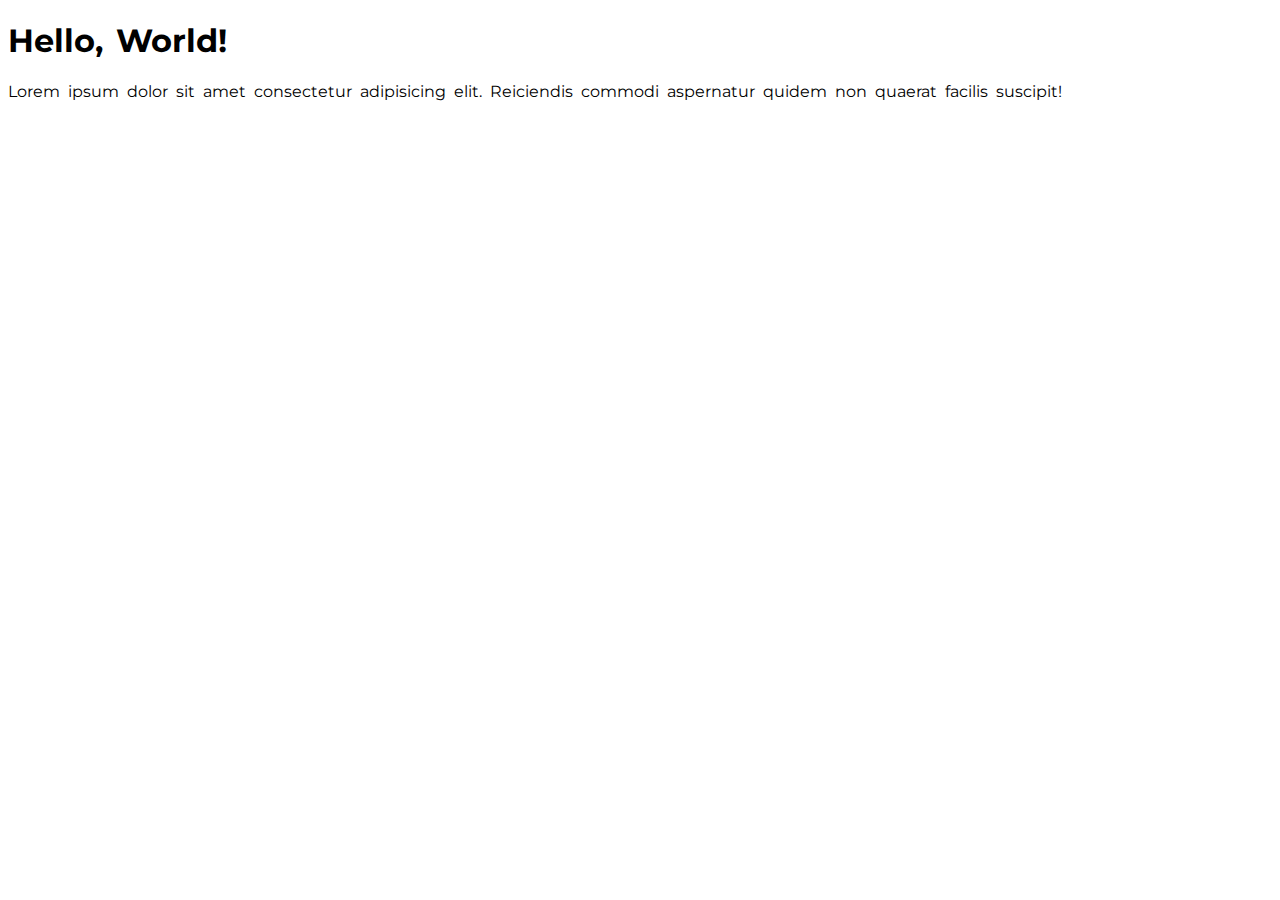
==== src/index.html @ af30e638 "feat: add css elements: _body, _header, _paragraph" ====
<!DOCTYPE html>
<html lang="en">

<head>
  <meta charset="UTF-8" />
  <meta http-equiv="X-UA-Compatible" content="IE=edge" />
  <meta name="viewport" content="width=device-width, initial-scale=1.0" />
  <link href="https://fonts.googleapis.com/css2?family=Montserrat:ital,wght@0,300;0,500;1,300;1,500&display=swap"
    rel="stylesheet">
  <link rel="stylesheet" href="styles/index.css" />
  <title>Web App</title>
</head>

<body>
  <h1>Hello, World!</h1>
  <p>Lorem ipsum dolor sit amet consectetur adipisicing elit. Reiciendis commodi aspernatur quidem non quaerat facilis
    suscipit!</p>
</body>

</html>
---- src/styles/index.css ----
@import 'settings/_variables.css';
@import 'generic/_box-sizing.css';
@import 'generic/_resets.css';
@import 'elements/_body.css';
@import 'elements/_header.css';
@import 'elements/_paragraph.css';
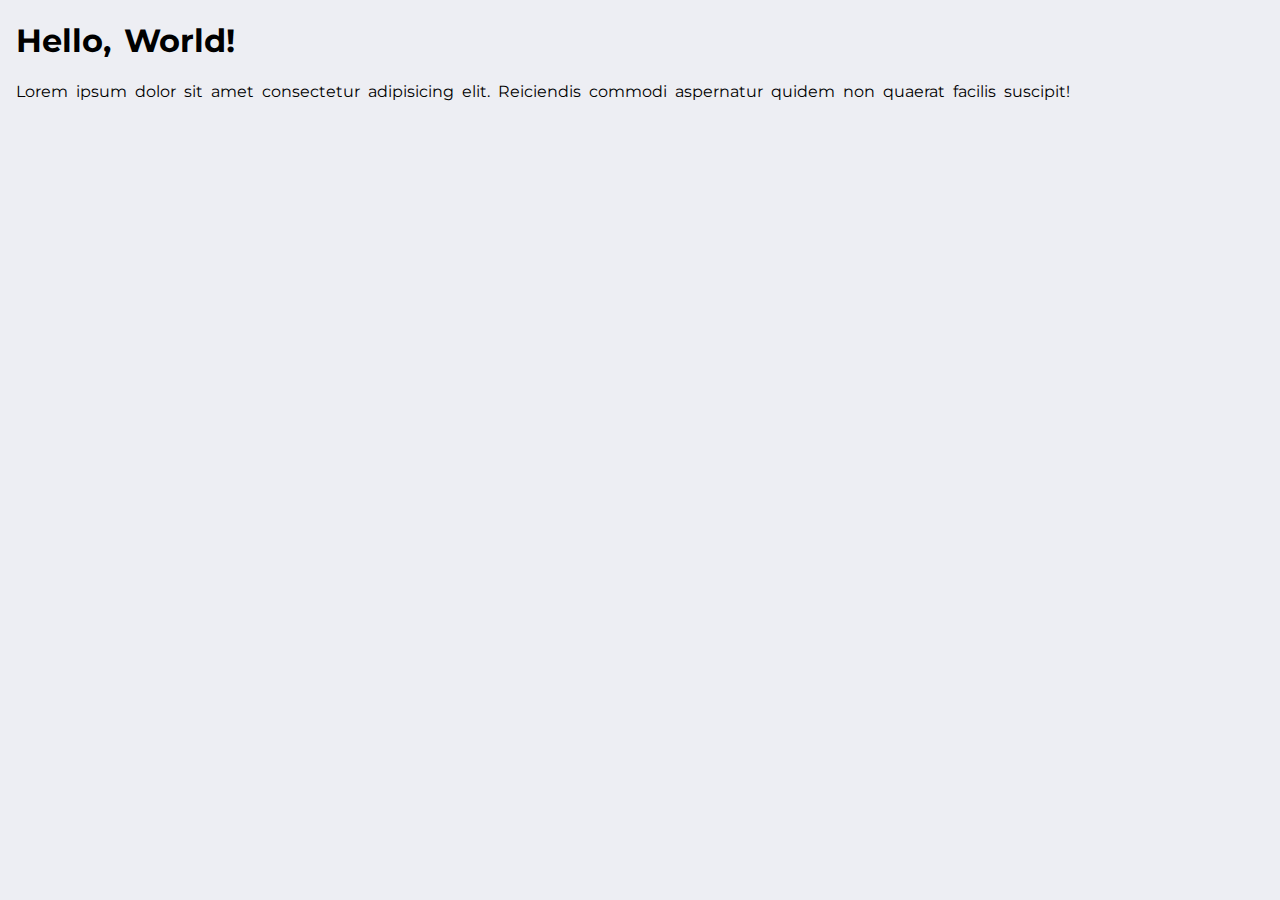
==== commit 59cb8ea9: "feat: add new buttons" ====
--- a/src/index.html
+++ b/src/index.html
@@ -5,7 +5,7 @@
   <meta charset="UTF-8" />
   <meta http-equiv="X-UA-Compatible" content="IE=edge" />
   <meta name="viewport" content="width=device-width, initial-scale=1.0" />
-  <link href="https://fonts.googleapis.com/css2?family=Montserrat:ital,wght@0,300;0,500;1,300;1,500&display=swap"
+  <link href="https://fonts.googleapis.com/css2?family=Montserrat:ital,wght@0,400;0,700;1,400;1,700&display=swap"
     rel="stylesheet">
   <link rel="stylesheet" href="styles/index.css" />
   <title>Web App</title>
--- a/src/styles/index.css
+++ b/src/styles/index.css
@@ -2,5 +2,7 @@
 @import 'generic/_box-sizing.css';
 @import 'generic/_resets.css';
 @import 'elements/_body.css';
-@import 'elements/_header.css';
+@import 'elements/_button.css';
+@import 'elements/_heading.css';
 @import 'elements/_paragraph.css';
+@import 'components/_button.css';
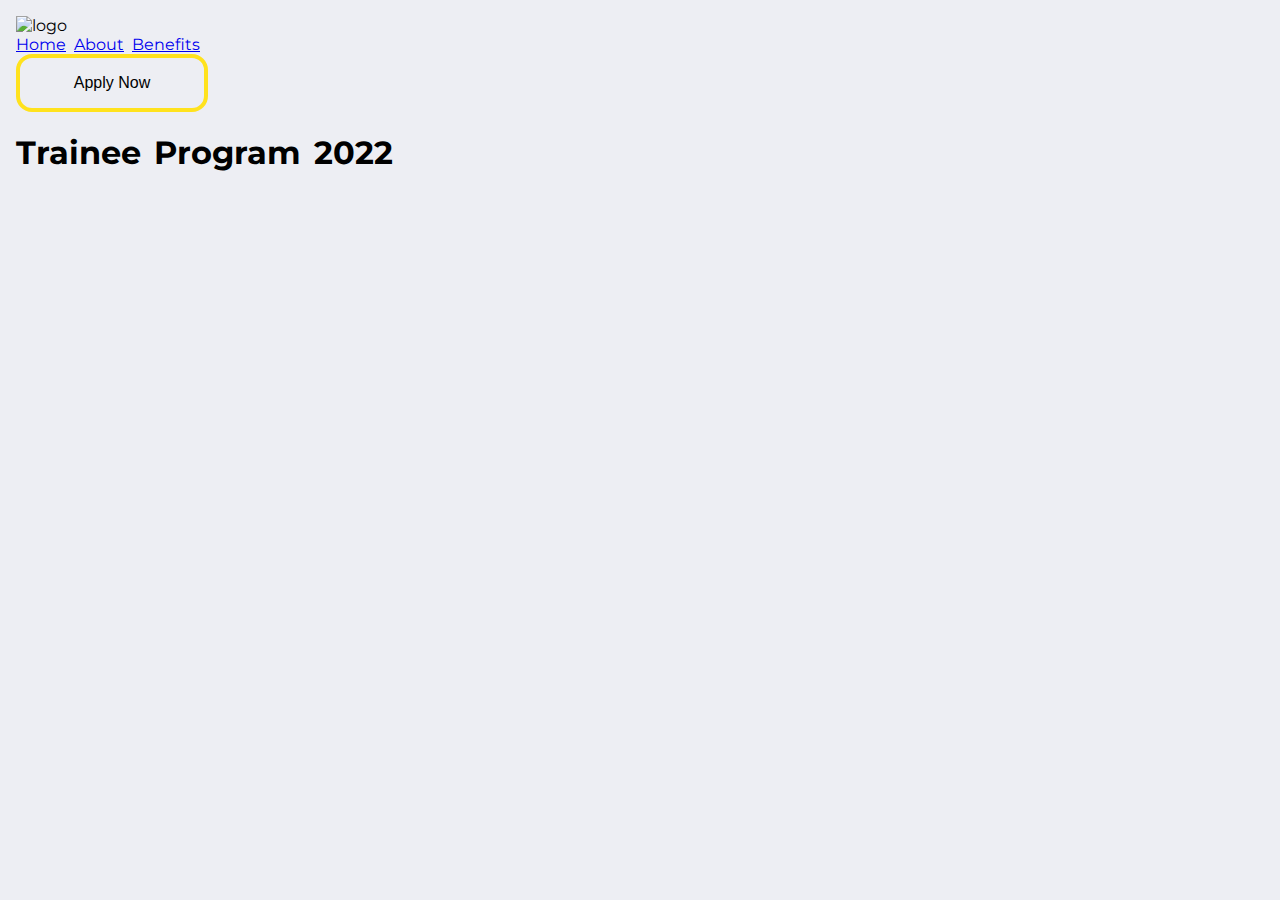
==== commit f012c30f: "feat: modify index.html - landing page" ====
--- a/src/index.html
+++ b/src/index.html
@@ -8,13 +8,32 @@
   <link href="https://fonts.googleapis.com/css2?family=Montserrat:ital,wght@0,400;0,700;1,400;1,700&display=swap"
     rel="stylesheet">
   <link rel="stylesheet" href="styles/index.css" />
-  <title>Web App</title>
+  <title>Codeminer42 - Trainee Program 2022</title>
 </head>
 
 <body>
-  <h1>Hello, World!</h1>
-  <p>Lorem ipsum dolor sit amet consectetur adipisicing elit. Reiciendis commodi aspernatur quidem non quaerat facilis
-    suscipit!</p>
+  <div>
+    <header class="header">
+      <div class="header__logo">
+        <img class="header__logo__img"
+          src="https://d2arqaup0tn1pp.cloudfront.net/assets/logo_codeminer42-dbb1f25e4ec14c50e7a253c107339d692ee9adce3ac6137706bc166295bc59e3.svg"
+          alt="logo" />
+      </div>
+      <nav class="header__nav">
+        <a class="header__nav__item" href="#">Home</a>
+        <a class="header__nav__item" href="#">About</a>
+        <a class="header__nav__item" href="#">Benefits</a>
+      </nav>
+      <div class="header__button">
+        <button class="button--yellow">Apply Now</button>
+      </div>
+    </header>
+
+    <div class="hero">
+      <h1 class="hero__banner">Trainee Program 2022</h1>
+    </div>
+  </div>
+
 </body>
 
 </html>
--- a/src/styles/index.css
+++ b/src/styles/index.css
@@ -1,8 +1,12 @@
-@import 'settings/_variables.css';
+@import 'settings/_defaults.css';
+@import 'settings/_colors.css';
 @import 'generic/_box-sizing.css';
 @import 'generic/_resets.css';
 @import 'elements/_body.css';
 @import 'elements/_button.css';
 @import 'elements/_heading.css';
+@import 'elements/_input.css';
 @import 'elements/_paragraph.css';
 @import 'components/_button.css';
+@import 'components/_div.css';
+@import 'components/_input.css';
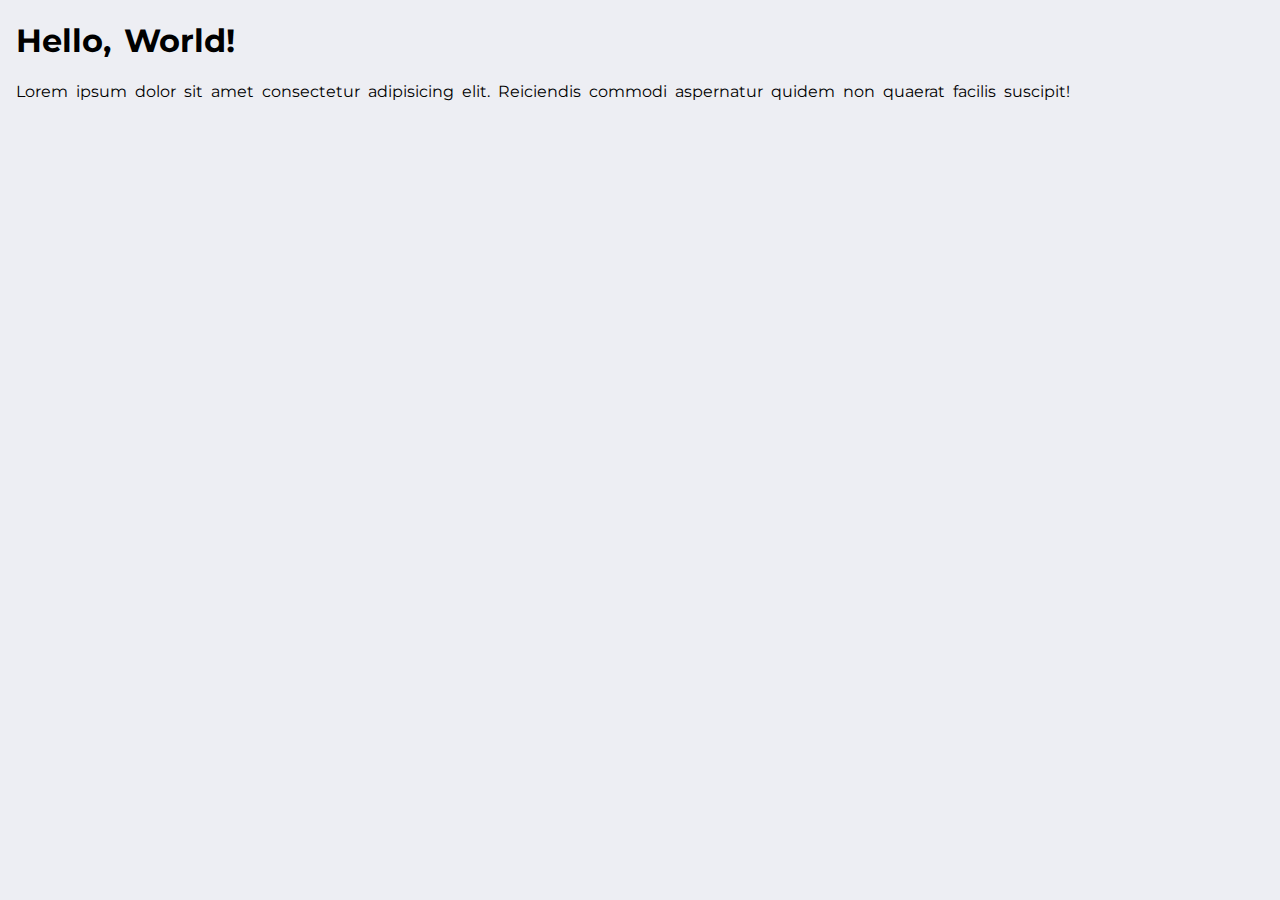
==== commit aacaa188: "Task 2 - add buttons and input (#2)" ====
--- a/src/index.html
+++ b/src/index.html
@@ -8,32 +8,13 @@
   <link href="https://fonts.googleapis.com/css2?family=Montserrat:ital,wght@0,400;0,700;1,400;1,700&display=swap"
     rel="stylesheet">
   <link rel="stylesheet" href="styles/index.css" />
-  <title>Codeminer42 - Trainee Program 2022</title>
+  <title>Web App</title>
 </head>
 
 <body>
-  <div>
-    <header class="header">
-      <div class="header__logo">
-        <img class="header__logo__img"
-          src="https://d2arqaup0tn1pp.cloudfront.net/assets/logo_codeminer42-dbb1f25e4ec14c50e7a253c107339d692ee9adce3ac6137706bc166295bc59e3.svg"
-          alt="logo" />
-      </div>
-      <nav class="header__nav">
-        <a class="header__nav__item" href="#">Home</a>
-        <a class="header__nav__item" href="#">About</a>
-        <a class="header__nav__item" href="#">Benefits</a>
-      </nav>
-      <div class="header__button">
-        <button class="button--yellow">Apply Now</button>
-      </div>
-    </header>
-
-    <div class="hero">
-      <h1 class="hero__banner">Trainee Program 2022</h1>
-    </div>
-  </div>
-
+  <h1>Hello, World!</h1>
+  <p>Lorem ipsum dolor sit amet consectetur adipisicing elit. Reiciendis commodi aspernatur quidem non quaerat facilis
+    suscipit!</p>
 </body>
 
 </html>
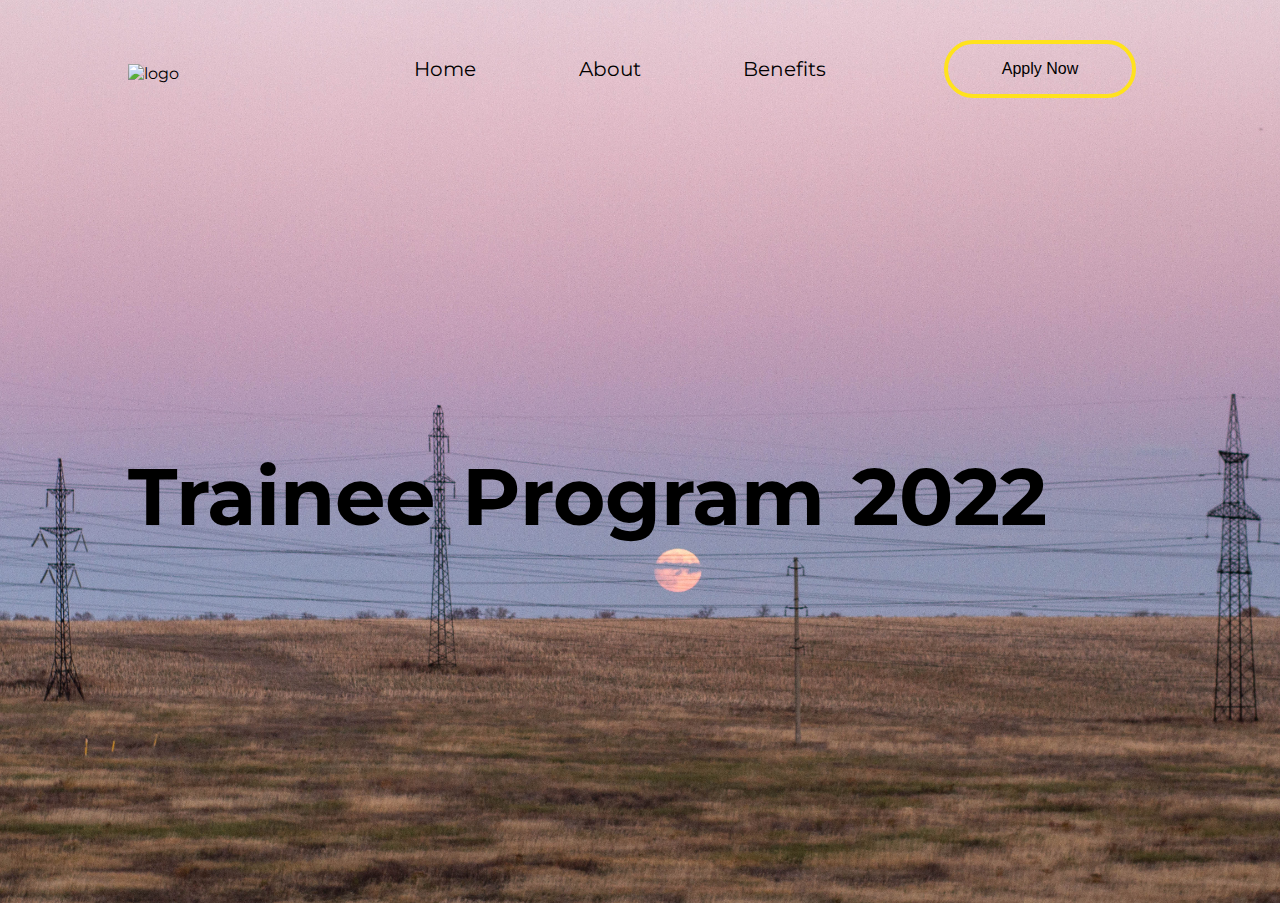
==== commit b77ce971: "Merge c6f3e4fcd0693828bfa0e04e3afb50545277a79a into aacaa1882617f63187b0e058eca5fa2a9e07508e" ====
--- a/src/index.html
+++ b/src/index.html
@@ -8,13 +8,32 @@
   <link href="https://fonts.googleapis.com/css2?family=Montserrat:ital,wght@0,400;0,700;1,400;1,700&display=swap"
     rel="stylesheet">
   <link rel="stylesheet" href="styles/index.css" />
-  <title>Web App</title>
+  <title>Codeminer42 - Trainee Program 2022</title>
 </head>
 
 <body>
-  <h1>Hello, World!</h1>
-  <p>Lorem ipsum dolor sit amet consectetur adipisicing elit. Reiciendis commodi aspernatur quidem non quaerat facilis
-    suscipit!</p>
+  <div>
+    <header class="header">
+      <div class="header__logo">
+        <img class="header__logo__img"
+          src="https://d2arqaup0tn1pp.cloudfront.net/assets/logo_codeminer42-dbb1f25e4ec14c50e7a253c107339d692ee9adce3ac6137706bc166295bc59e3.svg"
+          alt="logo" />
+      </div>
+      <nav class="header__nav">
+        <a class="header__nav__item" href="#">Home</a>
+        <a class="header__nav__item" href="#">About</a>
+        <a class="header__nav__item" href="#">Benefits</a>
+      </nav>
+      <div class="header__button">
+        <button class="button--yellow">Apply Now</button>
+      </div>
+    </header>
+
+    <div class="hero">
+      <h1 class="hero__banner">Trainee Program 2022</h1>
+    </div>
+  </div>
+
 </body>
 
 </html>
--- a/src/styles/index.css
+++ b/src/styles/index.css
@@ -2,6 +2,7 @@
 @import 'settings/_colors.css';
 @import 'generic/_box-sizing.css';
 @import 'generic/_resets.css';
+@import 'elements/_anchor.css';
 @import 'elements/_body.css';
 @import 'elements/_button.css';
 @import 'elements/_heading.css';
@@ -9,4 +10,6 @@
 @import 'elements/_paragraph.css';
 @import 'components/_button.css';
 @import 'components/_div.css';
+@import 'components/_header.css';
+@import 'components/_hero.css';
 @import 'components/_input.css';
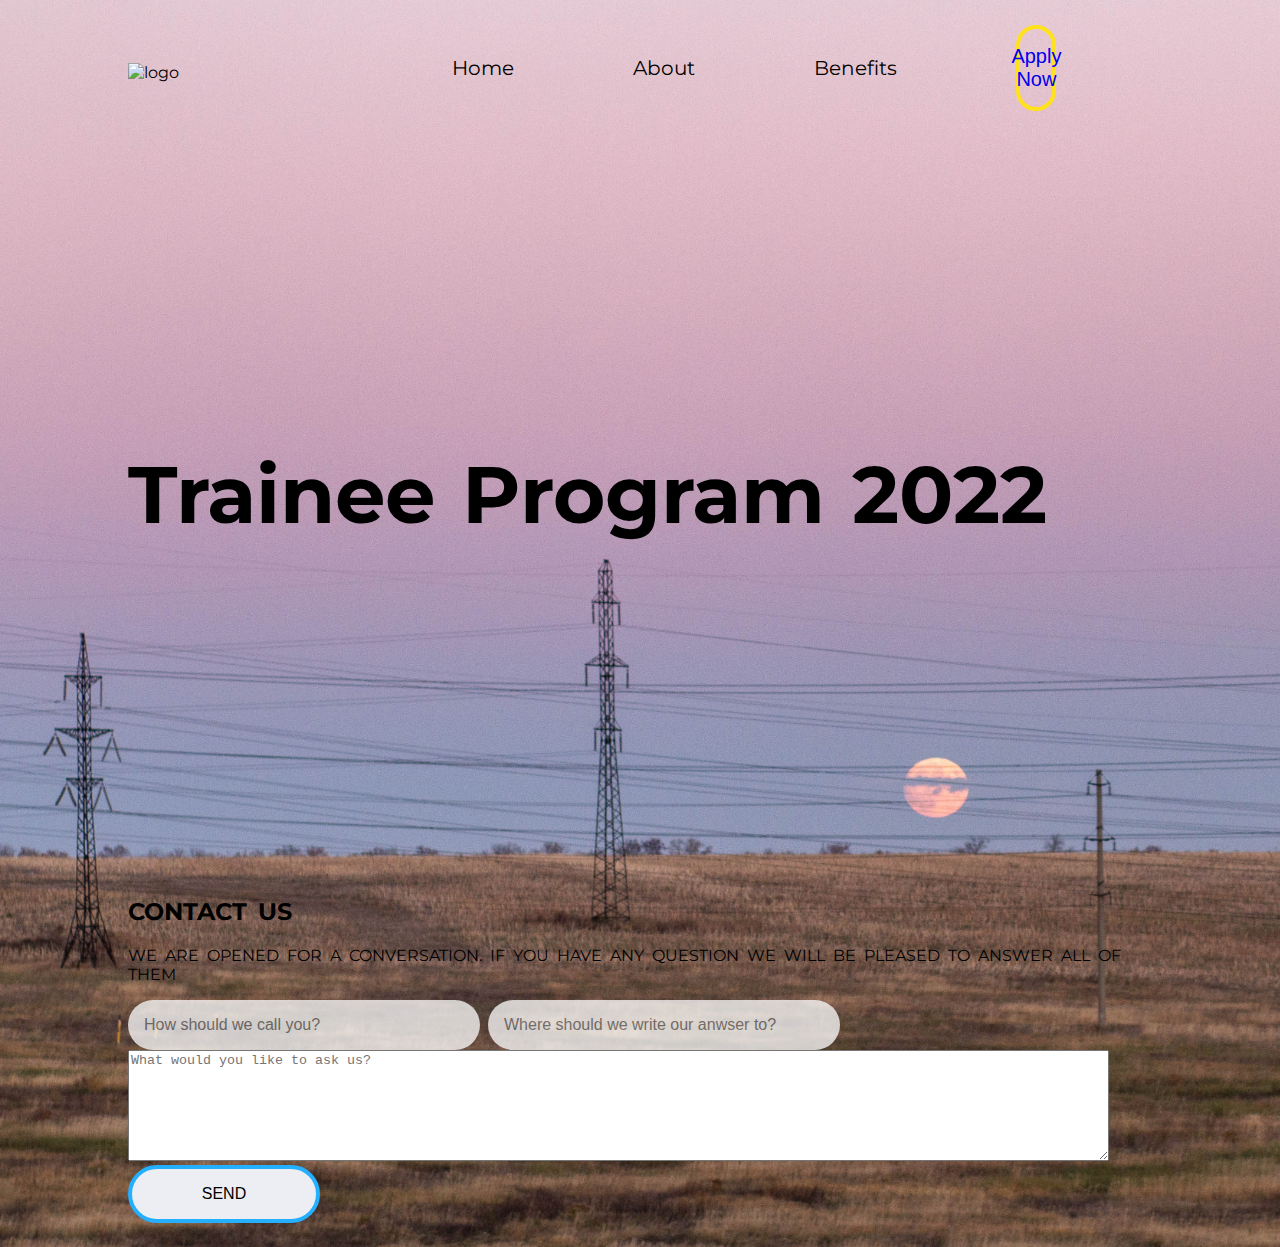
==== commit 42d1eff2: "feat: modify landing page" ====
--- a/src/index.html
+++ b/src/index.html
@@ -12,27 +12,51 @@
 </head>
 
 <body>
-  <div>
-    <header class="header">
-      <div class="header__logo">
-        <img class="header__logo__img"
-          src="https://d2arqaup0tn1pp.cloudfront.net/assets/logo_codeminer42-dbb1f25e4ec14c50e7a253c107339d692ee9adce3ac6137706bc166295bc59e3.svg"
-          alt="logo" />
+  <div class="home--background">
+    <section class="home" id="home">
+      <header class="header">
+        <div class="header__logo">
+          <img class="header__logo__img"
+            src="https://d2arqaup0tn1pp.cloudfront.net/assets/logo_codeminer42-dbb1f25e4ec14c50e7a253c107339d692ee9adce3ac6137706bc166295bc59e3.svg"
+            alt="logo" />
+        </div>
+        <nav class="header__nav">
+          <a class="header__nav__item" href="#">Home</a>
+          <a class="header__nav__item" href="#">About</a>
+          <a class="header__nav__item" href="#">Benefits</a>
+        </nav>
+        <div class="header__button-spot">
+          <a href="#contact">
+            <button class="button--yellow header__button">Apply Now</a>
+          </a>
+        </div>
+      </header>
+
+      <div class="hero">
+        <h1 class="hero__banner">Trainee Program 2022</h1>
       </div>
-      <nav class="header__nav">
-        <a class="header__nav__item" href="#">Home</a>
-        <a class="header__nav__item" href="#">About</a>
-        <a class="header__nav__item" href="#">Benefits</a>
-      </nav>
-      <div class="header__button">
-        <button class="button--yellow">Apply Now</button>
+    </section>
+  </div>
+
+  <section class="contact" id="contact">
+    <div class="contact-container">
+      <div class="contact-container__upper">
+        <h2 class="contact-container__heading">CONTACT US</h2>
+        <p class="contact-container__p">WE ARE OPENED FOR A CONVERSATION. IF YOU HAVE ANY QUESTION WE WILL BE PLEASED TO
+          ANSWER ALL OF THEM</p>
       </div>
-    </header>
 
-    <div class="hero">
-      <h1 class="hero__banner">Trainee Program 2022</h1>
+      <div class="contact-container__form">
+        <form action="#" class="contact-container__form">
+          <input type="text" class="contact-container__input" placeholder="How should we call you?">
+          <input type="text" class="contact-container__input" placeholder="Where should we write our anwser to?">
+          <textarea name="#" id="#" cols="120" rows="7" placeholder="What would you like to ask us?"
+            class="contact-container__input contact-container__textarea"></textarea>
+          <button class="button--blue contact__button">SEND</button>
+        </form>
+      </div>
     </div>
-  </div>
+  </section>
 
 </body>
 
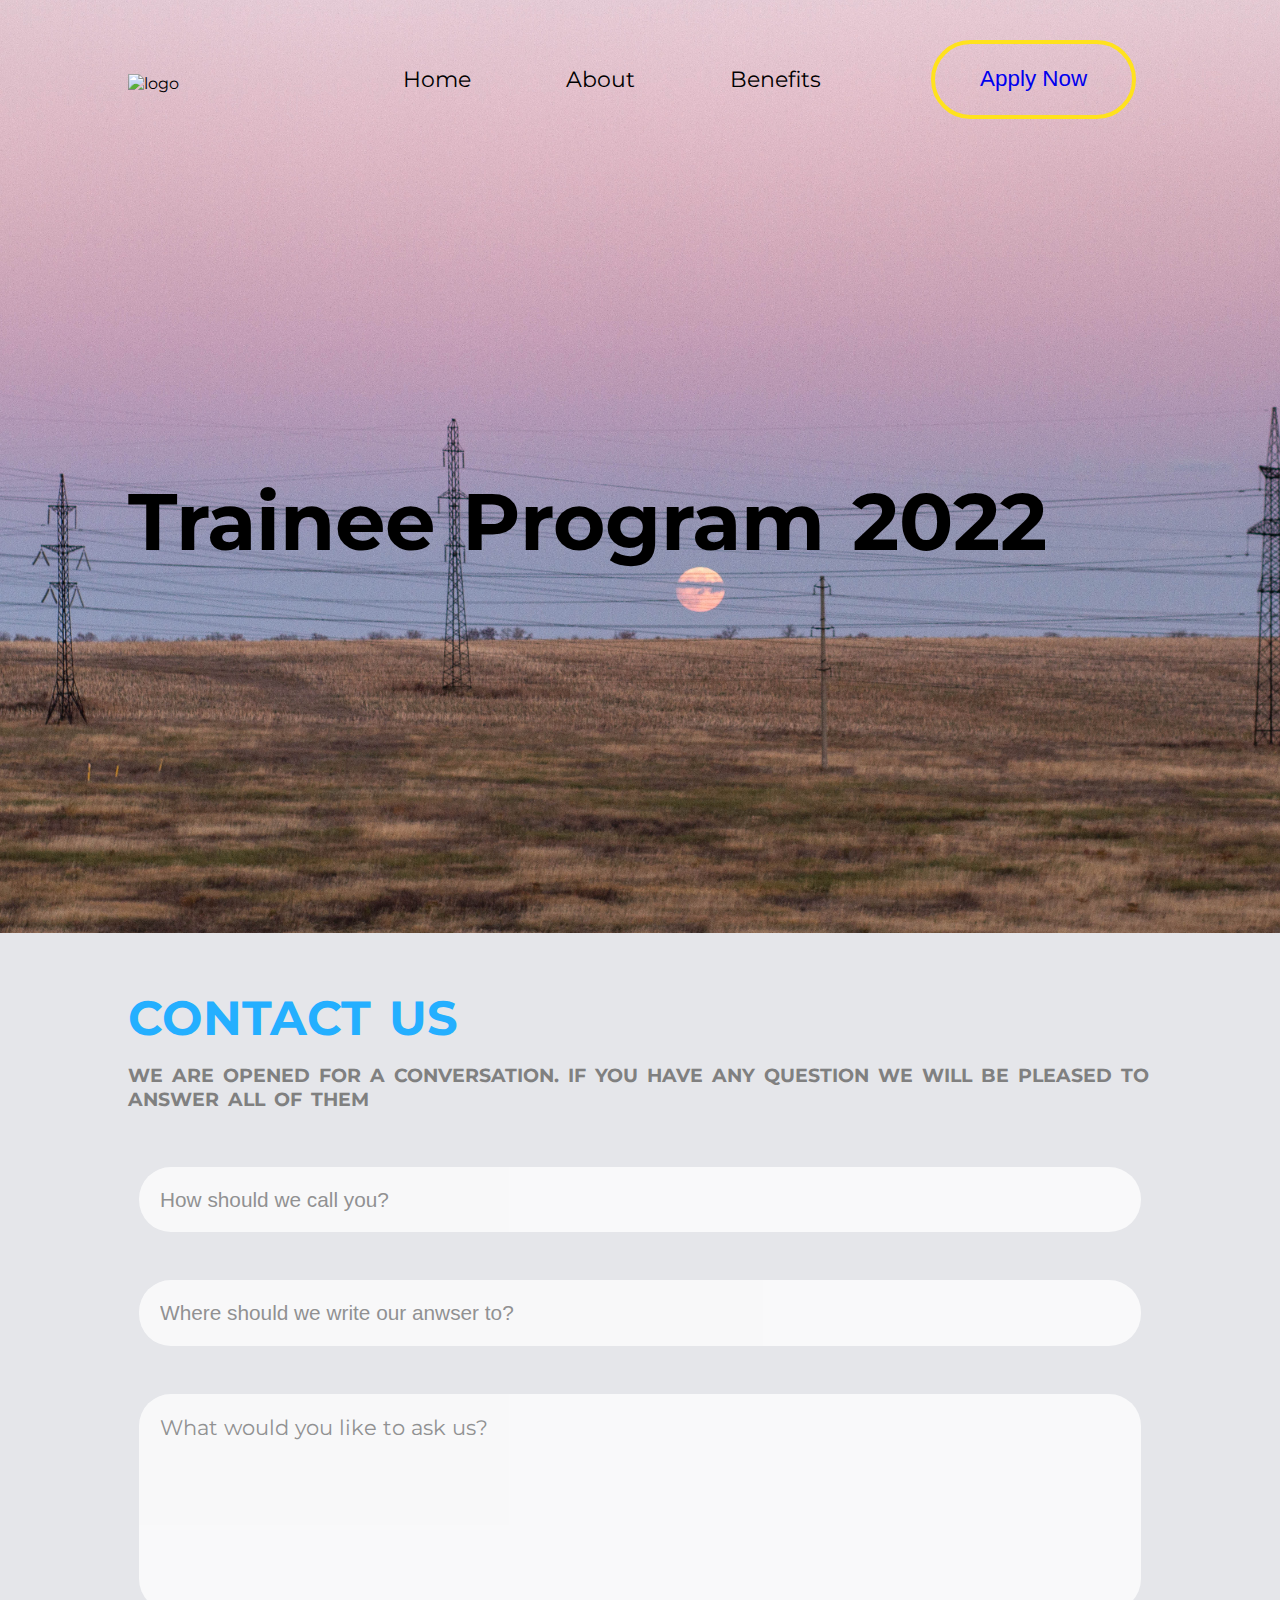
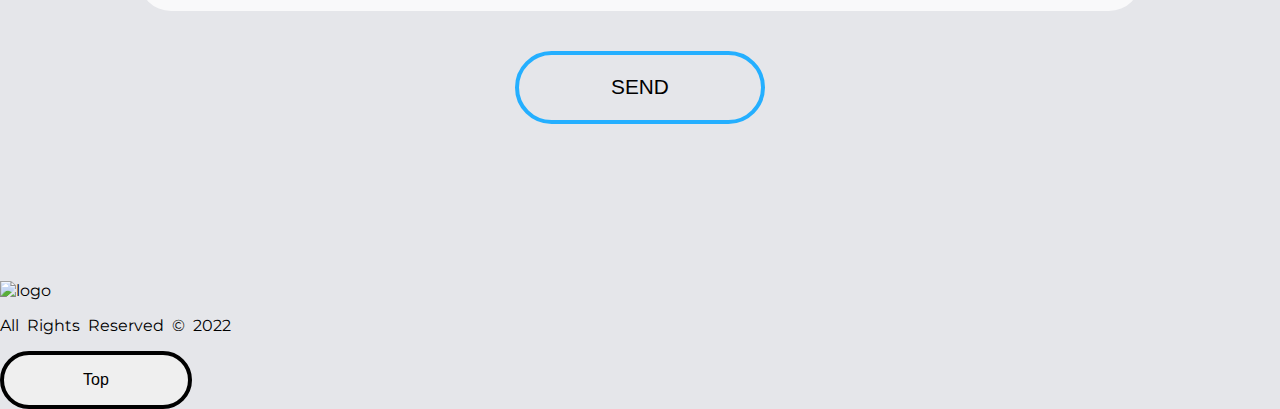
==== commit b1c4688d: "feat: add footer section to index.html" ====
--- a/src/index.html
+++ b/src/index.html
@@ -58,6 +58,18 @@
     </div>
   </section>
 
+  <section class="footer">
+    <div class="footer__banner">
+      <img class="footer__logo__img"
+        src="https://d2arqaup0tn1pp.cloudfront.net/assets/logo_codeminer42-dbb1f25e4ec14c50e7a253c107339d692ee9adce3ac6137706bc166295bc59e3.svg"
+        alt="logo" />
+      <p class="footer__copyright">All Rights Reserved © 2022</p>
+    </div>
+    <a href="#home" class="footer__button__container">
+      <button class="footer__button button--back-to-top">Top</button>
+    </a>
+  </section>
+
 </body>
 
 </html>
--- a/src/styles/index.css
+++ b/src/styles/index.css
@@ -8,8 +8,12 @@
 @import 'elements/_heading.css';
 @import 'elements/_input.css';
 @import 'elements/_paragraph.css';
+@import 'elements/_textarea.css';
+@import 'elements/_html.css';
 @import 'components/_button.css';
 @import 'components/_div.css';
 @import 'components/_header.css';
 @import 'components/_hero.css';
+@import 'components/_home.css';
 @import 'components/_input.css';
+@import 'components/_contact.css';
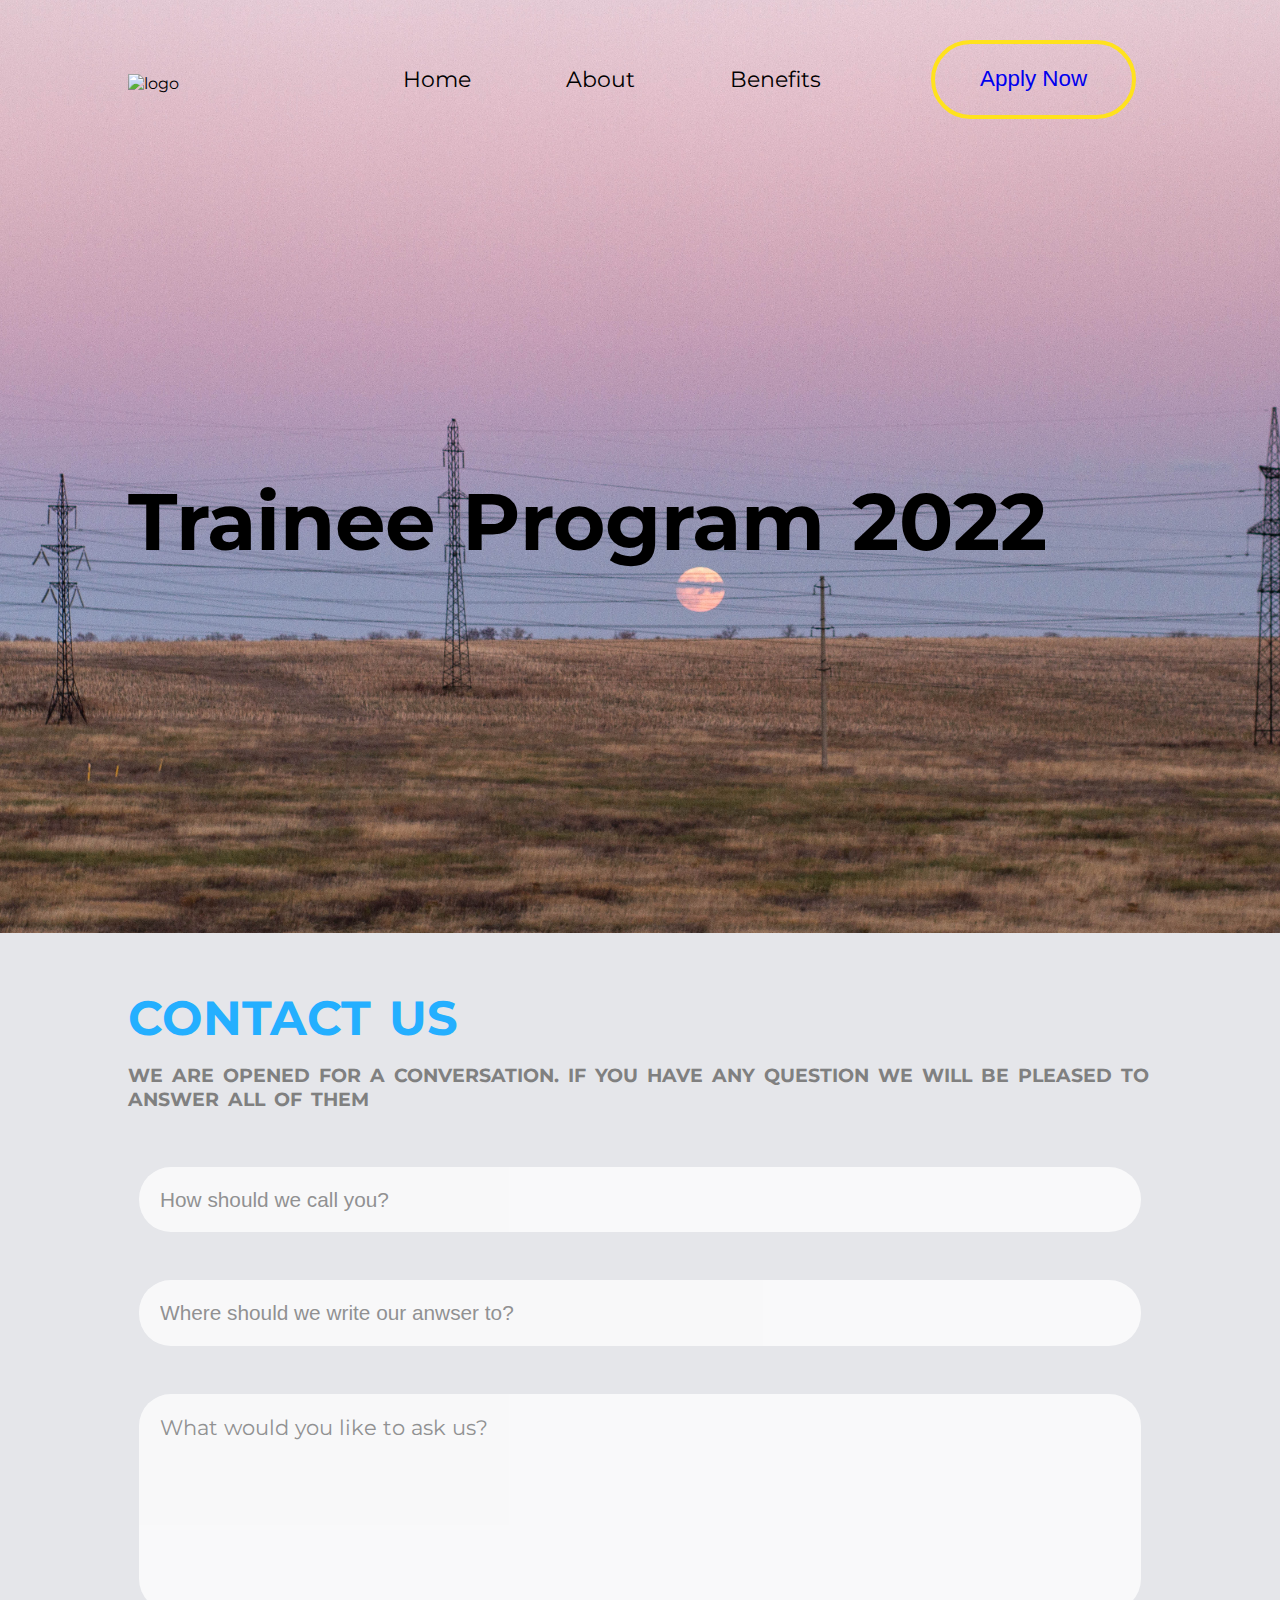
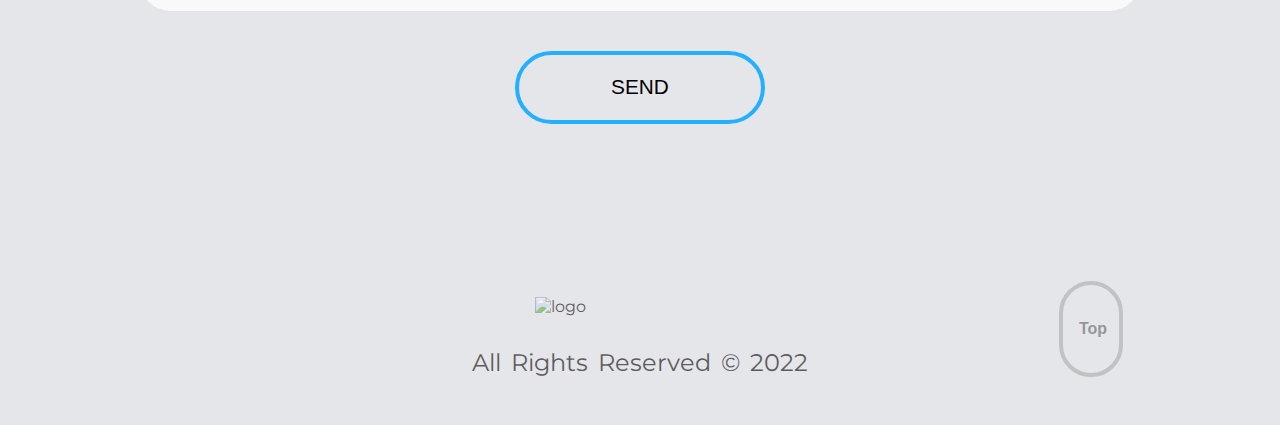
==== commit 31016304: "feat: add footer component and import it in index.css" ====
--- a/src/index.html
+++ b/src/index.html
@@ -59,6 +59,7 @@
   </section>
 
   <section class="footer">
+    <div class="footer__placeholder"></div>
     <div class="footer__banner">
       <img class="footer__logo__img"
         src="https://d2arqaup0tn1pp.cloudfront.net/assets/logo_codeminer42-dbb1f25e4ec14c50e7a253c107339d692ee9adce3ac6137706bc166295bc59e3.svg"
--- a/src/styles/index.css
+++ b/src/styles/index.css
@@ -17,3 +17,4 @@
 @import 'components/_home.css';
 @import 'components/_input.css';
 @import 'components/_contact.css';
+@import 'components/_footer.css';
